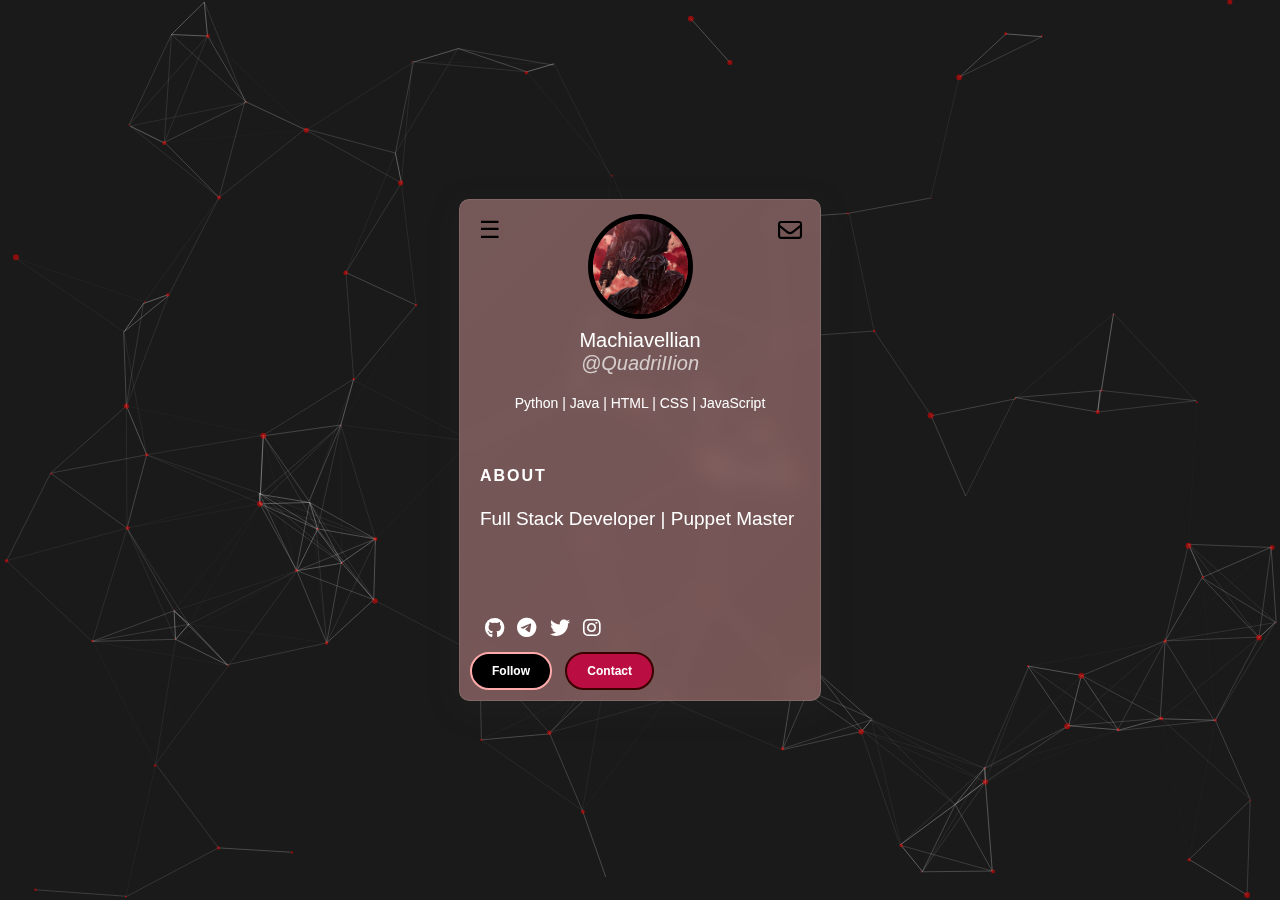
==== index.html @ b5bbfdae "added files" ====
<!DOCTYPE html>
<html lang="en">
<head>
  <meta charset="utf-8">
  <title>Machiavellian</title>
  <meta name="description" content="I am a proffesinal proftolio website for @QuadriIIion">
  <meta name="author" content="Yousif Omed" />
  <meta name="viewport" content="width=device-width, initial-scale=1.0, minimum-scale=1.0, maximum-scale=1.0, user-scalable=no">
  <link rel="stylesheet" media="screen" href="demo/css/style.css">
  <link rel="stylesheet" href="https://cdnjs.cloudflare.com/ajax/libs/font-awesome/6.0.0-beta3/css/all.min.css">
  <link rel="icon" type="image/png" href="demo/logo.jpg">
  <body oncontextmenu="return false;">
  <style>
    /* Style for the code text */
    .code-text {
      font-size: 14px;
      color: #fff;
      margin-top: 10px;
      animation: fade-in 1s ease-in-out;
    }
    
/* Style for the icons container */
.icons-container {
  position: absolute;
  bottom: 60px;
  left: 25px;
}

/* Style for individual icons */
.icons-container .icon {
  display: inline-block;
  margin-right: 10px;
  font-size: 20px;
  color: #fff;
  transition: color 0.3s;
}

/* Style for the follow and share buttons */
.buttons-wrap {
  position: absolute;
  bottom: 10px;
  left: 10px;
}

.buttons-wrap .follow-wrap,
.buttons-wrap .share-wrap {
  display: inline-block;
}

.buttons-wrap .follow,
.buttons-wrap .share {
  display: inline-block;
  padding: 10px 20px;
  color: #fff;
  text-decoration: none;
  font-weight: bold;
  border-radius: 30px;
  margin-right: 10px;
  transition: background-color 0.3s;
}

.buttons-wrap .follow {
  background-color: #000;
  border: 2px solid #ffaaaa;
}

.buttons-wrap .follow:hover {
  background-color: #be3a50;
  border: 2px solid #000000;
}

.buttons-wrap .share {
  background-color: #ba0e42;
  border: 2px solid rgb(58, 0, 0);
}

.buttons-wrap .share:hover {
  background-color: #7d3c94;
  border: 2px solid #000;
}
  </style>
</head>
<body>
  <!-- Rounded rectangle with text -->
  <div class="rounded-rectangle">
    <!-- Menu toggle button -->
    <div class="menu-toggle" onclick="toggleMenu()">&#9776;</div>
    <!-- Envelope button -->
    <a href="mailto:PrivaPact@gmail.com" class="envelope-button">
      <i class="far fa-envelope"></i>
    </a>
    <!-- Picture -->
    <div class="picture">
      <img src="berserk.jpg" alt="Profile Picture">
    </div>
    <p class="machiavellian">Machiavellian</p>
    <p class="quadriiiion">@QuadriIIion</p>
    <!-- Additional text -->
    <div class="about-text">
      About
    </div>
    <div class="additional-text">
      Full Stack Developer | Puppet Master

    </div>
    <!-- Icons container -->
    <div class="icons-container">
      <a href="https://github.com/PrivaPact" class="icon">
        <i class="fab fa-github"></i>
      </a>
      <a href="https://telegram.me/QuadriIIion" class="icon">
        <i class="fab fa-telegram"></i>
      </a>
      <a href="https://twitter.com/PrivaPact" class="icon">
        <i class="fab fa-twitter"></i>
      </a>
      <a href="https://instagram.com/PrivaPact" class="icon">
        <i class="fab fa-instagram"></i>
      </a>
    </div>
    <!-- Code text -->
    <div class="code-text">
      Python | Java | HTML | CSS | JavaScript
    </div>
    <!-- Follow and share buttons -->
    <div class="buttons-wrap">
      <div class="follow-wrap">
        <a href="https://t.me/PrivaPact" class="follow">Follow</a>
      </div>
      <div class="share-wrap">
        <a href="https://t.me/QuadriIIion" class="share">Contact</a>
      </div>
    </div>
    <!-- Menu list -->
    <ul class="menu-list" id="menuList">
      <li><a class="active" href="https://instagram.com/PrivaPact" target="_blank" rel="noopener noreferrer">Insta</a></li>
      <li><a class="active" href="https://github.com/PrivaPact" target="_blank" rel="noopener noreferrer">Github</a></li>
      <li><a class="active" href="https://t.me/mwmmmbot" target="_blank" rel="noopener noreferrer">API Scraper</a></li>
      <li><a class="active" href="https://t.me/wqubot" target="_blank" rel="noopener noreferrer">Session Gen</a></li>
      <li><a class="active" href="https://t.me/yvyyybot">Termux hacker</a></li>
      <li><a class="active" href="https://t.me/QuadriIIion">Telegram</a></li>
      <li><a class="active" href="https://t.me/PrivaPact/358">Bots</a></li>
    </ul>
  </div>

  <!-- particles.js container -->
  <div id="particles-js"></div>

  <!-- scripts -->
  <script src="demo/js/particles.js"></script>
  <script src="demo/js/app.js"></script>
  <script>
    function toggleMenu() {
      var menuList = document.getElementById("menuList");
      menuList.style.display = menuList.style.display === "none" ? "block" : "none";
    }
  </script>
</body>
</html>
---- demo/css/style.css ----
/* =============================================================================
   HTML5 CSS Reset Minified - Eric Meyer
   ========================================================================== */

html,body,div,span,object,iframe,h1,h2,h3,h4,h5,h6,p,blockquote,pre,abbr,address,cite,code,del,dfn,em,img,ins,kbd,q,samp,small,strong,sub,sup,var,b,i,dl,dt,dd,ol,ul,li,fieldset,form,label,legend,table,caption,tbody,tfoot,thead,tr,th,td,article,aside,canvas,details,figcaption,figure,footer,header,hgroup,menu,nav,section,summary,time,mark,audio,video{margin:0;padding:0;border:0;outline:0;font-size:100%;vertical-align:baseline;background:transparent}
body{line-height:1}
article,aside,details,figcaption,figure,footer,header,hgroup,menu,nav,section{display:block}
nav ul{list-style:none}
blockquote,q{quotes:none}
blockquote:before,blockquote:after,q:before,q:after{content:none}
a{margin:0;padding:0;font-size:100%;vertical-align:baseline;background:transparent;text-decoration:none}
mark{background-color:#ff9;color:#000;font-style:italic;font-weight:bold}
del{text-decoration:line-through}
abbr[title],dfn[title]{border-bottom:1px dotted;cursor:help}
table{border-collapse:collapse;border-spacing:0}
hr{display:block;height:1px;border:0;border-top:1px solid #ccc;margin:1em 0;padding:0}
input,select{vertical-align:middle}
li{list-style:none}


/* =============================================================================
   My CSS
   ========================================================================== */

/* ---- base ---- */

html,body{ 
	width:100%;
	height:100%;
	background:#111;
}

html{
  -webkit-tap-highlight-color: rgba(0, 0, 0, 0);
}

body{
  font:normal 75% Arial, Helvetica, sans-serif;
}

canvas{
  display:block;
  vertical-align:bottom;
}

.count-particles{
  background: #000000;
  position: absolute;
  top: 48px;
  left: 0;
  width: 80px;
  color: #13E8E9;
  font-size: .8em;
  text-align: left;
  text-indent: 4px;
  line-height: 14px;
  padding-bottom: 2px;
  font-family: Helvetica, Arial, sans-serif;
  font-weight: bold;
}

.js-count-particles{
  font-size: 1.1em;
}

#stats,
.count-particles{
  -webkit-user-select: none;
  margin-top: 5px;
  margin-left: 5px;
}

#stats{
  border-radius: 3px 3px 0 0;
  overflow: hidden;
}

.count-particles{
  border-radius: 0 0 3px 3px;
}


/* ---- particles.js container ---- */

#particles-js{
  width: 100%;
  height: 100%;
  background-color: #1a1a1a;
  background-image: url('');
  background-size: cover;
  background-position: 50% 50%;
  background-repeat: no-repeat;
}

    /* Style for the container */
    .container {
      position: relative;
    }

    /* Style for the rounded rectangle */
    /* Style for the rounded rectangle */
    .rounded-rectangle {
      position: relative;
      width: 280px;
      height: 400px;
      margin: 0 auto;
      background: linear-gradient(135deg, #6D1A36 0%, #FF006C 100%);
      border-radius: 20px;
      box-shadow: 0 5px 15px rgba(0, 0, 0, 0.3);
      overflow: hidden;
    }

    /* Style for the text inside the rounded rectangle */
    .rounded-rectangle p {
      text-align: center;
      font-size: 20px;
      color: #fff;
      padding: 10px;
    }
        /* Style for the rounded rectangle */
        .rounded-rectangle {
          display: flex;
          flex-direction: column;
          justify-content: center;
          align-items: center;
          width: 360px;
          height: 500px;
          background-color: #ccc;
          border-radius: 10px;
          margin: 0 auto;
          position: fixed;
          top: 50%;
          left: 50%;
          transform: translate(-50%, -50%);
          background: linear-gradient(135deg, rgba(255, 182, 182, 0.4), rgba(255, 172, 172, 0.4));
          backdrop-filter: blur(10px);
          -webkit-backdrop-filter: blur(10px);
          border: 1px solid rgba(255, 255, 255, 0.1);
          box-shadow: 0 8px 32px 0 rgba(52, 52, 52, 0.2);
          animation: colorVariations 5s infinite;
        }
        
        @keyframes colorVariations {
          0% {
            background-color: rgba(255, 182, 182, 0.085);
          }
          10% {
            background-color: rgba(255, 191, 172, 0.065);
          }
          20% {
            background-color: rgba(255, 202, 162, 0.111);
          }
          30% {
            background-color: rgba(255, 212, 152, 0.074);
          }
          40% {
            background-color: rgba(255, 221, 142, 0.126);
          }
          50% {
            background-color: rgba(255, 232, 132, 0.077);
          }
          60% {
            background-color: rgba(255, 242, 122, 0.091);
          }
          70% {
            background-color: rgba(255, 253, 112, 0.096);
          }
          80% {
            background-color: rgba(255, 182, 182, 0.131);
          }
          90% {
            background-color: rgba(255, 172, 172, 0.084);
          }
          100% {
            background-color: rgba(255, 162, 182, 0.113);
          }
        }
        
    
        /* Style for the picture */
        .picture {
          width: 95px;
          height: 95px;
          border-radius: 50%;
          overflow: hidden;
          border: 5px solid #000;
          margin-top: -275px;
        }
    
        /* Style for the picture image */
        .picture img {
          width: 100%;
          height: 100%;
          object-fit: cover;
        }
    
        /* Style for the text inside the rounded rectangle */
        .rounded-rectangle p {
          text-align: center;
          font-size: 20px;
          color: #fff;
          padding: 10px;
        }
    
        /* Style for the @QuadriIIion text */
        .quadriiiion {
          font-style: italic;
          opacity: 0.7;
          margin-top: -20px;
        }
        
        /* Style for the Machiavellian text */
        .machiavellian {
          font-family: "Arial", sans-serif;
        }
    
        /* Style for the menu button */
        .menu-button {
          position: absolute;
          top: 15px;
          left: 15px;
          cursor: pointer;
          z-index: 999;
          font-size: 24px;
          color: #000;
          background-color: #fff;
          width: 30px;
          height: 30px;
          border-radius: 50%;
          display: flex;
          justify-content: center;
          align-items: center;
        }
    
        /* Style for the envelope button */
        .envelope-button {
          position: absolute;
          top: 15px;
          right: 15px;
          cursor: pointer;
          z-index: 999;
          font-size: 24px;
          color: #000;
          width: 30px;
          height: 30px;
          border-radius: 50%;
          display: flex;
          justify-content: center;
          align-items: center;
        }
    
        /* Style for the menu list */
        .menu-list {
          list-style: none;
          padding: 0;
          margin: 0;
          display: none;
          position: absolute;
          top: 50px;
          left: 20px;
          width: 160px;
          background-color: #000;
          border-radius: 5px;
          box-shadow: 0px 0px 10px rgba(0, 0, 0, 0.3);
        }
    
        /* Style for the menu links */
        .menu-list li {
          margin-bottom: 10px;
        }
    
        /* Style for the menu links */
        .menu-list li a {
          font-size: 17px;
          color: #fff;
          padding: 5px 10px;
          border-radius: 4px;
          text-decoration: none;
        }
    
        /* Style for the menu links on hover */
        .menu-list li a:hover {
          background-color: #333;
        }
    
        /* Style for the dark background */
        .dark {
          background-color: #000;
        }
    
        /* Style for the font */
        body {
          font-family: Arial, sans-serif;
        }
    
        /* Style for the additional text */
        .additional-text {
          position: absolute;
          bottom: 170px;
          left: 20px;
          font-size: 19px;
          color: rgb(255, 255, 255);
          opacity: 1;
          font-family: "Segoe UI", Tahoma, Geneva, Verdana, sans-serif;
          animation: fade-in 1s ease-in-out;
        }
    
        /* Style for the about text */
        .about-text {
          position: absolute;
          bottom: 215px;
          left: 20px;
          font-size: 16px;
          color: rgb(255, 255, 255);
          opacity: 1;
          font-family: "Segoe UI", Tahoma, Geneva, Verdana, sans-serif;
          text-transform: uppercase;
          letter-spacing: 2px;
          font-weight: bold;
          animation: slide-in 1s ease-in-out;
        }
    
        /* Style for the menu toggle button */
        .menu-toggle {
          position: absolute;
          top: 15px;
          left: 15px;
          cursor: pointer;
          z-index: 999;
          font-size: 24px;
          color: #000;
          width: 30px;
          height: 30px;
          border-radius: 50%;
          display: flex;
          justify-content: center;
          align-items: center;
        }
    
        /* Style for the envelope button */
        .envelope-button {
          position: absolute;
          top: 15px;
          right: 15px;
          cursor: pointer;
          z-index: 999;
          font-size: 24px;
          color: #000;
          width: 30px;
          height: 30px;
          border-radius: 50%;
          display: flex;
          justify-content: center;
          align-items: center;
        }
    
        /* Style for the menu list */
        .menu-list {
          list-style: none;
          padding: 0;
          margin: 0;
          display: none;
          position: absolute;
          top: 50px;
          left: 20px;
          width: 160px;
          background-color: #000;
          border-radius: 5px;
          box-shadow: 0px 0px 10px rgba(0, 0, 0, 0.3);
        }
    
        /* Style for the menu links */
        .menu-list li {
          margin-bottom: 10px;
        }
    
        /* Style for the menu links */
        .menu-list li a {
          font-size: 17px;
          color: #fff;
          padding: 5px 10px;
          border-radius: 4px;
          text-decoration: none;
        }
    
        /* Style for the menu links on hover */
        .menu-list li a:hover {
          background-color: #333;
        }
    
        /* Style for the dark background */
        .dark {
          background-color: #000;
        }
    
        /* Style for the font */
        body {
          font-family: Arial, sans-serif;
        }
    
        /* Animation for fade-in effect */
        @keyframes fade-in {
          0% {
            opacity: 0;
          }
          100% {
            opacity: 1;
          }
        }
    
        /* Animation for slide-in effect */
        @keyframes slide-in {
          0% {
            left: -200px;
          }
          100% {
            left: 20px;
          }
        }
            /* Animation keyframes for scaling in */
                /* Style for the rounded rectangle */
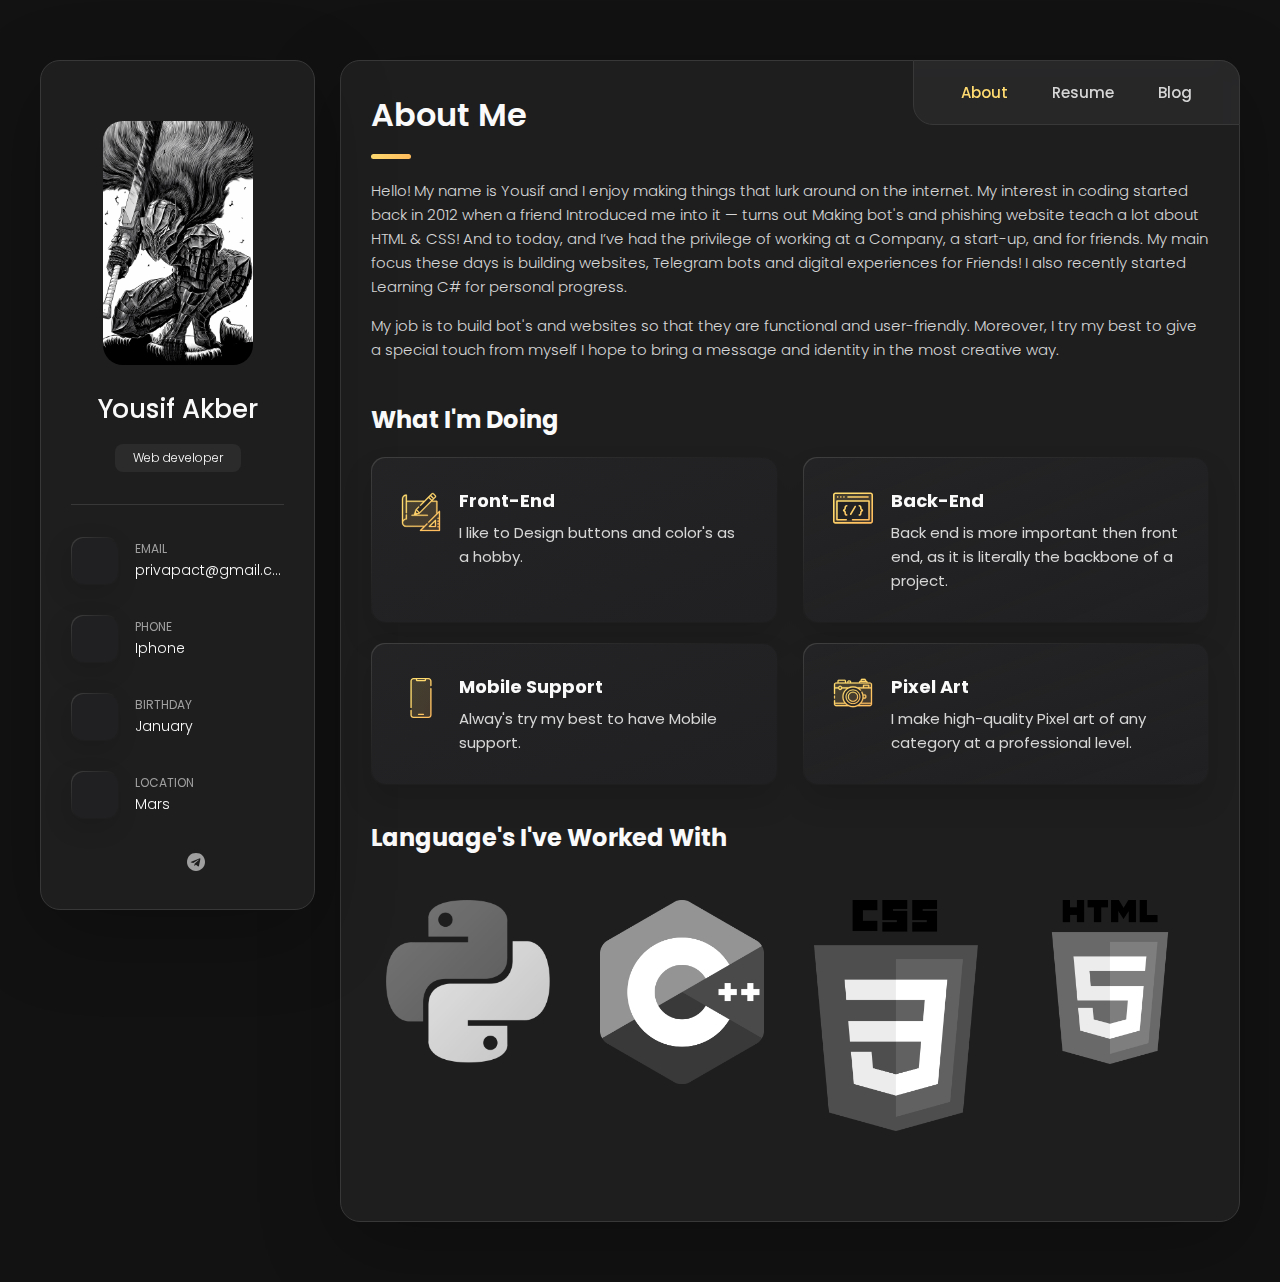
==== commit 90365685: "Add files via upload" ====
--- a/index.html
+++ b/index.html
@@ -1,159 +1,871 @@
 <!DOCTYPE html>
 <html lang="en">
+
 <head>
-  <meta charset="utf-8">
-  <title>Machiavellian</title>
-  <meta name="description" content="I am a proffesinal proftolio website for @QuadriIIion">
-  <meta name="author" content="Yousif Omed" />
-  <meta name="viewport" content="width=device-width, initial-scale=1.0, minimum-scale=1.0, maximum-scale=1.0, user-scalable=no">
-  <link rel="stylesheet" media="screen" href="demo/css/style.css">
-  <link rel="stylesheet" href="https://cdnjs.cloudflare.com/ajax/libs/font-awesome/6.0.0-beta3/css/all.min.css">
-  <link rel="icon" type="image/png" href="demo/logo.jpg">
-  <body oncontextmenu="return false;">
-  <style>
-    /* Style for the code text */
-    .code-text {
-      font-size: 14px;
-      color: #fff;
-      margin-top: 10px;
-      animation: fade-in 1s ease-in-out;
-    }
-    
-/* Style for the icons container */
-.icons-container {
-  position: absolute;
-  bottom: 60px;
-  left: 25px;
-}
-
-/* Style for individual icons */
-.icons-container .icon {
-  display: inline-block;
-  margin-right: 10px;
-  font-size: 20px;
-  color: #fff;
-  transition: color 0.3s;
-}
-
-/* Style for the follow and share buttons */
-.buttons-wrap {
-  position: absolute;
-  bottom: 10px;
-  left: 10px;
-}
-
-.buttons-wrap .follow-wrap,
-.buttons-wrap .share-wrap {
-  display: inline-block;
-}
-
-.buttons-wrap .follow,
-.buttons-wrap .share {
-  display: inline-block;
-  padding: 10px 20px;
-  color: #fff;
-  text-decoration: none;
-  font-weight: bold;
-  border-radius: 30px;
-  margin-right: 10px;
-  transition: background-color 0.3s;
-}
-
-.buttons-wrap .follow {
-  background-color: #000;
-  border: 2px solid #ffaaaa;
-}
-
-.buttons-wrap .follow:hover {
-  background-color: #be3a50;
-  border: 2px solid #000000;
-}
-
-.buttons-wrap .share {
-  background-color: #ba0e42;
-  border: 2px solid rgb(58, 0, 0);
-}
-
-.buttons-wrap .share:hover {
-  background-color: #7d3c94;
-  border: 2px solid #000;
-}
-  </style>
+  <meta charset="UTF-8">
+  <meta http-equiv="X-UA-Compatible" content="IE=edge">
+  <meta name="viewport" content="width=device-width, initial-scale=1.0">
+  <title>Qyadrillion</title>
+
+  <!--
+    - favicon
+  -->
+  <link rel="shortcut icon" href="guuts.jpg" type="image/x-icon">
+
+  <!--
+    - custom css link
+  -->
+  <link rel="stylesheet" href="./assets/css/style.css">
+
+  <!--
+    - google font link
+  -->
+  <link rel="preconnect" href="https://fonts.googleapis.com">
+  <link rel="preconnect" href="https://fonts.gstatic.com" crossorigin>
+  <link href="https://fonts.googleapis.com/css2?family=Poppins:wght@300;400;500;600&display=swap" rel="stylesheet">
+  <link rel="stylesheet" href="https://cdnjs.cloudflare.com/ajax/libs/font-awesome/4.7.0/css/font-awesome.min.css">
 </head>
+
 <body>
-  <!-- Rounded rectangle with text -->
-  <div class="rounded-rectangle">
-    <!-- Menu toggle button -->
-    <div class="menu-toggle" onclick="toggleMenu()">&#9776;</div>
-    <!-- Envelope button -->
-    <a href="mailto:PrivaPact@gmail.com" class="envelope-button">
-      <i class="far fa-envelope"></i>
-    </a>
-    <!-- Picture -->
-    <div class="picture">
-      <img src="berserk.jpg" alt="Profile Picture">
-    </div>
-    <p class="machiavellian">Machiavellian</p>
-    <p class="quadriiiion">@QuadriIIion</p>
-    <!-- Additional text -->
-    <div class="about-text">
-      About
-    </div>
-    <div class="additional-text">
-      Full Stack Developer | Puppet Master
-
-    </div>
-    <!-- Icons container -->
-    <div class="icons-container">
-      <a href="https://github.com/PrivaPact" class="icon">
-        <i class="fab fa-github"></i>
-      </a>
-      <a href="https://telegram.me/QuadriIIion" class="icon">
-        <i class="fab fa-telegram"></i>
-      </a>
-      <a href="https://twitter.com/PrivaPact" class="icon">
-        <i class="fab fa-twitter"></i>
-      </a>
-      <a href="https://instagram.com/PrivaPact" class="icon">
-        <i class="fab fa-instagram"></i>
-      </a>
-    </div>
-    <!-- Code text -->
-    <div class="code-text">
-      Python | Java | HTML | CSS | JavaScript
-    </div>
-    <!-- Follow and share buttons -->
-    <div class="buttons-wrap">
-      <div class="follow-wrap">
-        <a href="https://t.me/PrivaPact" class="follow">Follow</a>
+
+  <!--
+    - #MAIN
+  -->
+
+  <main>
+
+    <!--
+      - #SIDEBAR
+    -->
+
+    <aside class="sidebar" data-sidebar>
+
+      <div class="sidebar-info">
+
+        <figure class="avatar-box">
+          <img src="guuts.jpg" alt="Richard hanrick" width="80">
+        </figure>
+
+        <div class="info-content">
+          <h1 class="name" title="Richard hanrick">Yousif Akber</h1>
+
+          <p class="title">Web developer</p>
+        </div>
+
+        <button class="info_more-btn" data-sidebar-btn>
+          <span>Show Contacts</span>
+
+          <ion-icon name="chevron-down"></ion-icon>
+        </button>
+
       </div>
-      <div class="share-wrap">
-        <a href="https://t.me/QuadriIIion" class="share">Contact</a>
+
+      <div class="sidebar-info_more">
+
+        <div class="separator"></div>
+
+        <ul class="contacts-list">
+
+          <li class="contact-item">
+
+            <div class="icon-box">
+              <ion-icon name="mail-outline"></ion-icon>
+            </div>
+
+            <div class="contact-info">
+              <p class="contact-title">Email</p>
+
+              <a href="mailto:privapact@gmail.com" class="contact-link">privapact@gmail.com</a>
+            </div>
+
+          </li>
+
+          <li class="contact-item">
+
+            <div class="icon-box">
+              <ion-icon name="phone-portrait-outline"></ion-icon>
+            </div>
+
+            <div class="contact-info">
+              <p class="contact-title">Phone</p>
+
+              <a href="tel:+12133522795" class="contact-link">Iphone</a>
+            </div>
+
+          </li>
+
+          <li class="contact-item">
+
+            <div class="icon-box">
+              <ion-icon name="calendar-outline"></ion-icon>
+            </div>
+
+            <div class="contact-info">
+              <p class="contact-title">Birthday</p>
+
+              <time datetime="1982-06-23">January</time>
+            </div>
+
+          </li>
+
+          <li class="contact-item">
+
+            <div class="icon-box">
+              <ion-icon name="location-outline"></ion-icon>
+            </div>
+
+            <div class="contact-info">
+              <p class="contact-title">Location</p>
+
+              <address>Mars</address>
+            </div>
+
+          </li>
+
+        </ul>
+
+        <div class="separator"></div>
+
+        <ul class="social-list">
+          <li class="social-item">
+            <a href="https://twitter.com/Y00slf" class="social-link">
+              <ion-icon name="logo-twitter"></ion-icon>
+            </a>
+          </li>
+
+          <li class="social-item">
+            <a href="https://www.instagram.com/Mak/" class="social-link">
+              <ion-icon name="logo-instagram"></ion-icon>
+            </a>
+          </li>
+
+          <li class="social-item">
+            <a href="t.me/QuadriIIion" class="social-link fa fa-telegram">
+              <ion-icon name="Telegram"></ion-icon>
+            </a>
+          </li>
+
+        </ul>
+
       </div>
-    </div>
-    <!-- Menu list -->
-    <ul class="menu-list" id="menuList">
-      <li><a class="active" href="https://instagram.com/PrivaPact" target="_blank" rel="noopener noreferrer">Insta</a></li>
-      <li><a class="active" href="https://github.com/PrivaPact" target="_blank" rel="noopener noreferrer">Github</a></li>
-      <li><a class="active" href="https://t.me/mwmmmbot" target="_blank" rel="noopener noreferrer">API Scraper</a></li>
-      <li><a class="active" href="https://t.me/wqubot" target="_blank" rel="noopener noreferrer">Session Gen</a></li>
-      <li><a class="active" href="https://t.me/yvyyybot">Termux hacker</a></li>
-      <li><a class="active" href="https://t.me/QuadriIIion">Telegram</a></li>
-      <li><a class="active" href="https://t.me/PrivaPact/358">Bots</a></li>
-    </ul>
-  </div>
-
-  <!-- particles.js container -->
-  <div id="particles-js"></div>
-
-  <!-- scripts -->
-  <script src="demo/js/particles.js"></script>
-  <script src="demo/js/app.js"></script>
-  <script>
-    function toggleMenu() {
-      var menuList = document.getElementById("menuList");
-      menuList.style.display = menuList.style.display === "none" ? "block" : "none";
-    }
-  </script>
+
+    </aside>
+
+
+
+
+
+    <!--
+      - #main-content
+    -->
+
+    <div class="main-content">
+
+      <!--
+        - #NAVBAR
+      -->
+
+      <nav class="navbar">
+
+        <ul class="navbar-list">
+
+          <li class="navbar-item">
+            <button class="navbar-link  active" data-nav-link>About</button>
+          </li>
+
+          <li class="navbar-item">
+            <button class="navbar-link" data-nav-link>Resume</button>
+          </li>
+
+          <li class="navbar-item">
+            <button class="navbar-link" data-nav-link>Blog</button>
+          </li>
+
+
+        </ul>
+
+      </nav>
+
+
+
+
+
+      <!--
+        - #ABOUT
+      -->
+
+      <article class="about  active" data-page="about">
+
+        <header>
+          <h2 class="h2 article-title">About me</h2>
+        </header>
+
+        <section class="about-text">
+          <p>
+            Hello! My name is Yousif and I enjoy making things that lurk around on the internet. My interest in coding started back in 2012 when a friend Introduced me into it — turns out Making bot's and phishing website teach a lot about HTML & CSS!
+            And to today, and I’ve had the privilege of working at a Company, a start-up, and for friends. My main focus these days is building websites, Telegram bots and digital experiences for Friends!
+            I also recently started Learning C# for personal progress.
+          </p>
+
+          <p>
+            My job is to build bot's and websites so that they are functional and user-friendly.
+            Moreover, I
+            try my best to give a special touch from myself
+            I hope to bring a message and identity in the most creative way.
+          </p>
+        </section>
+
+
+
+
+        <section class="service">
+
+          <h3 class="h3 service-title">What I'm doing</h3>
+
+          <ul class="service-list">
+
+            <li class="service-item">
+
+              <div class="service-icon-box">
+                <img src="./assets/images/icon-design.svg
+                " alt="design icon" width="40">
+              </div>
+
+              <div class="service-content-box">
+                <h4 class="h4 service-item-title"> Front-End </h4>
+
+                <p class="service-item-text">
+                  I like to Design buttons and color's as a hobby.
+                </p>
+              </div>
+
+            </li>
+
+            <li class="service-item">
+
+              <div class="service-icon-box">
+                <img src="./assets/images/icon-dev.svg" alt="Web development icon" width="40">
+              </div>
+
+              <div class="service-content-box">
+                <h4 class="h4 service-item-title">Back-end</h4>
+
+                <p class="service-item-text">
+                  Back end is more important then front end, as it is literally the backbone of a project.
+                </p>
+              </div>
+
+            </li>
+
+            <li class="service-item">
+
+              <div class="service-icon-box">
+                <img src="./assets/images/icon-app.svg" alt="mobile app icon" width="40">
+              </div>
+
+              <div class="service-content-box">
+                <h4 class="h4 service-item-title">Mobile Support</h4>
+
+                <p class="service-item-text">
+                  Alway's try my best to have Mobile support.
+                </p>
+              </div>
+
+            </li>
+
+            <li class="service-item">
+
+              <div class="service-icon-box">
+                <img src="./assets/images/icon-photo.svg" alt="camera icon" width="40">
+              </div>
+
+              <div class="service-content-box">
+                <h4 class="h4 service-item-title">Pixel art</h4>
+
+                <p class="service-item-text">
+                  I make high-quality Pixel art of any category at a professional level.
+                </p>
+              </div>
+
+            </li>
+
+          </ul>
+
+        </section>
+
+
+        <!--
+          - testimonials
+        -->
+
+        <section class="testimonials">
+
+          <h3 class="h3 testimonials-title"></h3>
+
+        </section>
+
+
+        <!--
+          - testimonials modal
+        -->
+
+        <div class="modal-container" data-modal-container>
+
+          <div class="overlay" data-overlay></div>
+
+          <section class="testimonials-modal">
+
+            <button class="modal-close-btn" data-modal-close-btn>
+              <ion-icon name="close-outline"></ion-icon>
+            </button>
+
+            <div class="modal-img-wrapper">
+              <figure class="modal-avatar-box">
+                <img src="./assets/images/avatar-1.png" alt="Daniel lewis" width="80" data-modal-img>
+              </figure>
+
+              <img src="./assets/images/icon-quote.svg" alt="quote icon">
+            </div>
+
+            <div class="modal-content">
+
+              <h4 class="h3 modal-title" data-modal-title>Daniel lewis</h4>
+
+              <time datetime="2021-06-14">14 June, 2021</time>
+
+              <div data-modal-text>
+                <p>
+                  Richard was hired to create a corporate identity. We were very pleased with the work done. She has a
+                  lot of experience
+                  and is very concerned about the needs of client. Lorem ipsum dolor sit amet, ullamcous cididt
+                  consectetur adipiscing
+                  elit, seds do et eiusmod tempor incididunt ut laborels dolore magnarels alia.
+                </p>
+              </div>
+
+            </div>
+
+          </section>
+
+        </div>
+
+
+        <!--
+          - clients
+        -->
+
+        <section class="clients">
+
+          <h3 class="h3 clients-title">Language's I've worked with</h3>
+
+          <ul class="clients-list has-scrollbar">
+
+            <li class="clients-item">
+              <a>
+                <img src="pypy.png" alt="client logo">
+              </a>
+            </li>
+
+            <li class="clients-item">
+              <a>
+                <img src="./assets/images/c++.png" alt="client logo">
+              </a>
+            </li>
+
+            <li class="clients-item">
+              <a>
+                <img src="./assets/images/css.png" alt="client logo">
+              </a>
+            </li>
+
+            <li class="clients-item">
+              <a>
+                <img src="./assets/images/htm5.png" alt="client logo">
+              </a>
+            </li>
+
+            <li class="clients-item">
+              <a>
+                <img src="./assets/images/js.png" alt="client logo">
+              </a>
+            </li>
+
+          </ul>
+
+        </section>
+
+      </article>
+
+
+
+
+
+      <!--
+        - #RESUME
+      -->
+
+      <article class="resume" data-page="resume">
+
+        <header>
+          <h2 class="h2 article-title">Resume</h2>
+        </header>
+
+        <section class="timeline">
+
+          <div class="title-wrapper">
+
+        </section>
+
+        <section class="timeline">
+
+          <div class="title-wrapper">
+            <div class="icon-box">
+              <ion-icon name="book-outline"></ion-icon>
+            </div>
+
+            <h3 class="h3">Experience</h3>
+          </div>
+
+          <ol class="timeline-list">
+
+            <li class="timeline-item">
+
+              <h4 class="h4 timeline-item-title">Programming intro</h4>
+
+              <span>2018 — Present</span>
+
+              <p class="timeline-text">
+                Learning python and such libraries as I expand my horizons and learn something new everyday till I have nothing new to learn!
+              </p>
+
+            </li>
+
+            <li class="timeline-item">
+
+              <h4 class="h4 timeline-item-title">Going down the rabbit hole</h4>
+
+              <span>2020 — Present</span>
+
+              <p class="timeline-text">
+                Started Js and html which really taught me a lot and which turned out to be more complex than I'd expected.
+              </p>
+
+            </li>
+
+            <li class="timeline-item">
+
+              <h4 class="h4 timeline-item-title">Pixel animator</h4>
+
+              <span>2022 — Present</span>
+
+              <p class="timeline-text">
+                Started learning pixel art and different various styles of animation!
+              </p>
+
+            </li>
+
+          </ol>
+
+        </section>
+
+        <section class="skill">
+
+          <h3 class="h3 skills-title">My skills</h3>
+
+          <ul class="skills-list content-card">
+
+            <li class="skills-item">
+
+              <div class="title-wrapper">
+                <h5 class="h5">Python</h5>
+                <data value="80">80%</data>
+              </div>
+
+              <div class="skill-progress-bg">
+                <div class="skill-progress-fill" style="width: 80%;"></div>
+              </div>
+
+            </li>
+
+            <li class="skills-item">
+
+              <div class="title-wrapper">
+                <h5 class="h5">Graphic design</h5>
+                <data value="40">40%</data>
+              </div>
+
+              <div class="skill-progress-bg">
+                <div class="skill-progress-fill" style="width: 40%;"></div>
+              </div>
+
+            </li>
+
+            <li class="skills-item">
+
+              <div class="title-wrapper">
+                <h5 class="h5">C++</h5>
+                <data value="30">30%</data>
+              </div>
+
+              <div class="skill-progress-bg">
+                <div class="skill-progress-fill" style="width: 30%;"></div>
+              </div>
+
+            </li>
+
+            <li class="skills-item">
+
+              <div class="title-wrapper">
+                <h5 class="h5">Pixel Art</h5>
+                <data value="50">50%</data>
+              </div>
+
+              <div class="skill-progress-bg">
+                <div class="skill-progress-fill" style="width: 50%;"></div>
+              </div>
+
+            </li>
+
+          </ul>
+
+        </section>
+
+      </article>
+
+
+
+
+
+      <!--
+        - #PORTFOLIO
+      -->
+
+      <article class="portfolio" data-page="portfolio">
+
+        <header>
+          <h2 class="h2 article-title">Portfolio</h2>
+        </header>
+
+        <section class="projects">
+
+          <ul class="filter-list">
+
+            <li class="filter-item">
+              <button class="active" data-filter-btn>All</button>
+            </li>
+
+            <li class="filter-item">
+              <button data-filter-btn>Web design</button>
+            </li>
+
+            <li class="filter-item">
+              <button data-filter-btn>Applications</button>
+            </li>
+
+            <li class="filter-item">
+              <button data-filter-btn>Web development</button>
+            </li>
+
+          </ul>
+
+          <div class="filter-select-box">
+
+            <button class="filter-select" data-select>
+
+              <div class="select-value" data-selecct-value>Select category</div>
+
+              <div class="select-icon">
+                <ion-icon name="chevron-down"></ion-icon>
+              </div>
+
+            </button>
+
+            <ul class="select-list">
+
+              <li class="select-item">
+                <button data-select-item>All</button>
+              </li>
+
+              <li class="select-item">
+                <button data-select-item>Web design</button>
+              </li>
+
+              <li class="select-item">
+                <button data-select-item>Applications</button>
+              </li>
+
+              <li class="select-item">
+                <button data-select-item>Web development</button>
+              </li>
+
+            </ul>
+
+          </div>
+
+          <ul class="project-list">
+
+            <li class="project-item  active" data-filter-item data-category="web development">
+              <a href="#">
+
+                <figure class="project-img">
+                  <div class="project-item-icon-box">
+                    <ion-icon name="eye-outline"></ion-icon>
+                  </div>
+
+                  <img src="./assets/images/project-1.jpg" alt="finance" loading="lazy">
+                </figure>
+
+                <h3 class="project-title">Finance</h3>
+
+                <p class="project-category">Web development</p>
+
+              </a>
+            </li>
+
+            <li class="project-item  active" data-filter-item data-category="web development">
+              <a href="#">
+
+                <figure class="project-img">
+                  <div class="project-item-icon-box">
+                    <ion-icon name="eye-outline"></ion-icon>
+                  </div>
+
+                  <img src="./assets/images/project-2.png" alt="orizon" loading="lazy">
+                </figure>
+
+                <h3 class="project-title">Orizon</h3>
+
+                <p class="project-category">Web development</p>
+
+              </a>
+            </li>
+
+            <li class="project-item  active" data-filter-item data-category="web design">
+              <a href="#">
+
+                <figure class="project-img">
+                  <div class="project-item-icon-box">
+                    <ion-icon name="eye-outline"></ion-icon>
+                  </div>
+
+                  <img src="./assets/images/project-3.jpg" alt="fundo" loading="lazy">
+                </figure>
+
+                <h3 class="project-title">Fundo</h3>
+
+                <p class="project-category">Web design</p>
+
+              </a>
+            </li>
+
+            <li class="project-item  active" data-filter-item data-category="applications">
+              <a href="#">
+
+                <figure class="project-img">
+                  <div class="project-item-icon-box">
+                    <ion-icon name="eye-outline"></ion-icon>
+                  </div>
+
+                  <img src="./assets/images/project-4.png" alt="brawlhalla" loading="lazy">
+                </figure>
+
+                <h3 class="project-title">Brawlhalla</h3>
+
+                <p class="project-category">Applications</p>
+
+              </a>
+            </li>
+
+            <li class="project-item  active" data-filter-item data-category="web design">
+              <a href="#">
+
+                <figure class="project-img">
+                  <div class="project-item-icon-box">
+                    <ion-icon name="eye-outline"></ion-icon>
+                  </div>
+
+                  <img src="./assets/images/project-5.png" alt="dsm." loading="lazy">
+                </figure>
+
+                <h3 class="project-title">DSM.</h3>
+
+                <p class="project-category">Web design</p>
+
+              </a>
+            </li>
+
+            <li class="project-item  active" data-filter-item data-category="web design">
+              <a href="#">
+
+                <figure class="project-img">
+                  <div class="project-item-icon-box">
+                    <ion-icon name="eye-outline"></ion-icon>
+                  </div>
+
+                  <img src="./assets/images/project-6.png" alt="metaspark" loading="lazy">
+                </figure>
+
+                <h3 class="project-title">MetaSpark</h3>
+
+                <p class="project-category">Web design</p>
+
+              </a>
+            </li>
+
+            <li class="project-item  active" data-filter-item data-category="web development">
+              <a href="#">
+
+                <figure class="project-img">
+                  <div class="project-item-icon-box">
+                    <ion-icon name="eye-outline"></ion-icon>
+                  </div>
+
+                  <img src="./assets/images/project-7.png" alt="summary" loading="lazy">
+                </figure>
+
+                <h3 class="project-title">Summary</h3>
+
+                <p class="project-category">Web development</p>
+
+              </a>
+            </li>
+
+            <li class="project-item  active" data-filter-item data-category="applications">
+              <a href="#">
+
+                <figure class="project-img">
+                  <div class="project-item-icon-box">
+                    <ion-icon name="eye-outline"></ion-icon>
+                  </div>
+
+                  <img src="./assets/images/project-8.jpg" alt="task manager" loading="lazy">
+                </figure>
+
+                <h3 class="project-title">Task Manager</h3>
+
+                <p class="project-category">Applications</p>
+
+              </a>
+            </li>
+
+            <li class="project-item  active" data-filter-item data-category="web development">
+              <a href="#">
+
+                <figure class="project-img">
+                  <div class="project-item-icon-box">
+                    <ion-icon name="eye-outline"></ion-icon>
+                  </div>
+
+                  <img src="./assets/images/project-9.png" alt="arrival" loading="lazy">
+                </figure>
+
+                <h3 class="project-title">Arrival</h3>
+
+                <p class="project-category">Web development</p>
+
+              </a>
+            </li>
+
+          </ul>
+
+        </section>
+
+      </article>
+
+
+
+
+
+      <!--
+        - #BLOG
+      -->
+
+      <article class="blog" data-page="blog">
+
+        <header>
+          <h2 class="h2 article-title">Blog</h2>
+        </header>
+
+        <section class="blog-posts">
+
+          <ul class="blog-posts-list">
+
+            <li class="blog-post-item">
+              <a href="#">
+
+                <figure class="blog-banner-box">
+                  <img src="./assets/images/blog-1.jpg" alt="Design conferences in 2022" loading="lazy">
+                </figure>
+
+                <div class="blog-content">
+
+                  <div class="blog-meta">
+                    <p class="blog-category">Design</p>
+
+                    <span class="dot"></span>
+
+                    <time datetime="2022-02-23">Feb 23, 2022</time>
+                  </div>
+
+                  <h3 class="h3 blog-item-title">My Introduction to Pixel art</h3>
+
+                  <p class="blog-text">
+                    the pixel art world has truly facinated me so I thought on why not give it a try.
+                  </p>
+
+                </div>
+
+              </a>
+            </li>
+
+            <li class="blog-post-item">
+              <a href="#">
+
+                <figure class="blog-banner-box">
+                  <img src="./assets/images/blog-2.jpg" alt="Best fonts every designer" loading="lazy">
+                </figure>
+
+                <div class="blog-content">
+
+                  <div class="blog-meta">
+                    <p class="blog-category">Design</p>
+
+                    <span class="dot"></span>
+
+                    <time datetime="2022-02-23">May 30, 2023</time>
+                  </div>
+
+                  <h3 class="h3 blog-item-title">Body Building</h3>
+
+                  <p class="blog-text">
+                    Started from this point on on focusing towards my body and try my best to attain a good physique. 
+                  </p>
+
+                </div>
+
+              </a>
+            </li>
+          </ul>
+
+        </section>
+
+      </article>
+
+
+
+
+
+  <!--
+    - custom js link
+  -->
+  <script src="./assets/js/script.js"></script>
+
+  <!--
+    - ionicon link
+  -->
+  <script type="module" src="https://unpkg.com/ionicons@5.5.2/dist/ionicons/ionicons.esm.js"></script>
+  <script nomodule src="https://unpkg.com/ionicons@5.5.2/dist/ionicons/ionicons.js"></script>
+
 </body>
-</html>
+
+</html>--- a/assets/css/style.css
+++ b/assets/css/style.css
@@ -0,0 +1,1885 @@
+/*-----------------------------------*\
+  #style.css
+\*-----------------------------------*/
+
+
+/**
+ * copyright 2022 @codewithsadee
+ */
+
+
+
+
+
+/*-----------------------------------*\
+  #CUSTOM PROPERTY
+\*-----------------------------------*/
+
+:root {
+
+  /**
+   * colors
+   */
+
+  /* gradient */
+
+  --bg-gradient-onyx: linear-gradient(
+    to bottom right, 
+    hsl(240, 1%, 25%) 3%, 
+    hsl(0, 0%, 19%) 97%
+  );
+  --bg-gradient-jet: linear-gradient(
+    to bottom right, 
+    hsla(240, 1%, 18%, 0.251) 0%, 
+    hsla(240, 2%, 11%, 0) 100%
+  ), hsl(240, 2%, 13%);
+  --bg-gradient-yellow-1: linear-gradient(
+    to bottom right, 
+    hsl(45, 100%, 71%) 0%, 
+    hsla(36, 100%, 69%, 0) 50%
+  );
+  --bg-gradient-yellow-2: linear-gradient(
+    135deg, 
+    hsla(45, 100%, 71%, 0.251) 0%, 
+    hsla(35, 100%, 68%, 0) 59.86%
+  ), hsl(240, 2%, 13%);
+  --border-gradient-onyx: linear-gradient(
+    to bottom right, 
+    hsl(0, 0%, 25%) 0%, 
+    hsla(0, 0%, 25%, 0) 50%
+  );
+  --text-gradient-yellow: linear-gradient(
+    to right, 
+    hsl(45, 100%, 72%), 
+    hsl(35, 100%, 68%)
+  );
+
+  /* solid */
+
+  --jet: hsl(0, 0%, 22%);
+  --onyx: hsl(240, 1%, 17%);
+  --eerie-black-1: hsl(240, 2%, 13%);
+  --eerie-black-2: hsl(240, 2%, 12%);
+  --smoky-black: hsl(0, 0%, 7%);
+  --white-1: hsl(0, 0%, 100%);
+  --white-2: hsl(0, 0%, 98%);
+  --orange-yellow-crayola: hsl(45, 100%, 72%);
+  --vegas-gold: hsl(45, 54%, 58%);
+  --light-gray: hsl(0, 0%, 84%);
+  --light-gray-70: hsla(0, 0%, 84%, 0.7);
+  --bittersweet-shimmer: hsl(0, 43%, 51%);
+
+  /**
+   * typography
+   */
+
+  /* font-family */
+  --ff-poppins: 'Poppins', sans-serif;
+
+  /* font-size */
+  --fs-1: 24px;
+  --fs-2: 18px;
+  --fs-3: 17px;
+  --fs-4: 16px;
+  --fs-5: 15px;
+  --fs-6: 14px;
+  --fs-7: 13px;
+  --fs-8: 11px;
+
+  /* font-weight */
+  --fw-300: 300;
+  --fw-400: 400;
+  --fw-500: 500;
+  --fw-600: 600;
+
+  /**
+   * shadow
+   */
+  
+  --shadow-1: -4px 8px 24px hsla(0, 0%, 0%, 0.25);
+  --shadow-2: 0 16px 30px hsla(0, 0%, 0%, 0.25);
+  --shadow-3: 0 16px 40px hsla(0, 0%, 0%, 0.25);
+  --shadow-4: 0 25px 50px hsla(0, 0%, 0%, 0.15);
+  --shadow-5: 0 24px 80px hsla(0, 0%, 0%, 0.25);
+
+  /**
+   * transition
+   */
+
+  --transition-1: 0.25s ease;
+  --transition-2: 0.5s ease-in-out;
+
+}
+
+
+
+
+
+/*-----------------------------------*\
+  #RESET
+\*-----------------------------------*/
+
+*, *::before, *::after {
+  margin: 0;
+  padding: 0;
+  box-sizing: border-box;
+}
+
+a { text-decoration: none; }
+
+li { list-style: none; }
+
+img, ion-icon, a, button, time, span { display: block; }
+
+button {
+  font: inherit;
+  background: none;
+  border: none;
+  text-align: left;
+  cursor: pointer;
+}
+
+input, textarea {
+  display: block;
+  width: 100%;
+  background: none;
+  font: inherit;
+}
+
+::selection {
+  background: var(--orange-yellow-crayola);
+  color: var(--smoky-black);
+}
+
+:focus { outline-color: var(--orange-yellow-crayola); }
+
+html { font-family: var(--ff-poppins); }
+
+body { background: var(--smoky-black); }
+
+
+
+
+
+/*-----------------------------------*\
+  #REUSED STYLE
+\*-----------------------------------*/
+
+.sidebar,
+article {
+  background: var(--eerie-black-2);
+  border: 1px solid var(--jet);
+  border-radius: 20px;
+  padding: 15px;
+  box-shadow: var(--shadow-1);
+  z-index: 1;
+}
+
+.separator {
+  width: 100%;
+  height: 1px;
+  background: var(--jet);
+  margin: 16px 0;
+}
+
+.icon-box {
+  position: relative;
+  background: var(--border-gradient-onyx);
+  width: 30px;
+  height: 30px;
+  border-radius: 8px;
+  display: flex;
+  justify-content: center;
+  align-items: center;
+  font-size: 16px;
+  color: var(--orange-yellow-crayola);
+  box-shadow: var(--shadow-1);
+  z-index: 1;
+}
+
+.icon-box::before {
+  content: "";
+  position: absolute;
+  inset: 1px;
+  background: var(--eerie-black-1);
+  border-radius: inherit;
+  z-index: -1;
+}
+
+.icon-box ion-icon { --ionicon-stroke-width: 35px; }
+
+article { display: none; }
+
+article.active {
+  display: block;
+  animation: fade 0.5s ease backwards;
+}
+
+@keyframes fade {
+  0% { opacity: 0; }
+  100% { opacity: 1; }
+}
+
+.h2,
+.h3,
+.h4,
+.h5 {
+  color: var(--white-2);
+  text-transform: capitalize;
+}
+
+.h2 { font-size: var(--fs-1); }
+
+.h3 { font-size: var(--fs-2); }
+
+.h4 { font-size: var(--fs-4); }
+
+.h5 {
+  font-size: var(--fs-7);
+  font-weight: var(--fw-500);
+}
+
+.article-title {
+  position: relative;
+  padding-bottom: 7px;
+}
+
+.article-title::after {
+  content: "";
+  position: absolute;
+  bottom: 0;
+  left: 0;
+  width: 30px;
+  height: 3px;
+  background: var(--text-gradient-yellow);
+  border-radius: 3px;
+}
+
+.has-scrollbar::-webkit-scrollbar {
+  width: 5px; /* for vertical scrollbar */
+  height: 5px; /* for horizontal scrollbar */
+}
+
+.has-scrollbar::-webkit-scrollbar-track {
+  background: var(--onyx);
+  border-radius: 5px;
+}
+
+.has-scrollbar::-webkit-scrollbar-thumb {
+  background: var(--orange-yellow-crayola);
+  border-radius: 5px;
+}
+
+.has-scrollbar::-webkit-scrollbar-button { width: 20px; }
+
+.content-card {
+  position: relative;
+  background: var(--border-gradient-onyx);
+  padding: 15px;
+  padding-top: 45px;
+  border-radius: 14px;
+  box-shadow: var(--shadow-2);
+  cursor: pointer;
+  z-index: 1;
+}
+
+.content-card::before {
+  content: "";
+  position: absolute;
+  inset: 1px;
+  background: var(--bg-gradient-jet);
+  border-radius: inherit;
+  z-index: -1;
+}
+
+
+
+
+
+/*-----------------------------------*\
+  #MAIN
+\*-----------------------------------*/
+
+main {
+  margin: 15px 12px;
+  margin-bottom: 75px;
+  min-width: 259px;
+}
+
+
+
+
+
+/*-----------------------------------*\
+  #SIDEBAR
+\*-----------------------------------*/
+
+.sidebar {
+  margin-bottom: 15px;
+  max-height: 112px;
+  overflow: hidden;
+  transition: var(--transition-2);
+}
+
+.sidebar.active { max-height: 405px; }
+
+.sidebar-info {
+  position: relative;
+  display: flex;
+  justify-content: flex-start;
+  align-items: center;
+  gap: 15px;
+}
+
+.avatar-box {
+  background: var(--bg-gradient-onyx);
+  border-radius: 20px;
+}
+
+.info-content .name {
+  color: var(--white-2);
+  font-size: var(--fs-3);
+  font-weight: var(--fw-500);
+  letter-spacing: -0.25px;
+  margin-bottom: 10px;
+}
+
+.info-content .title {
+  color: var(--white-1);
+  background: var(--onyx);
+  font-size: var(--fs-8);
+  font-weight: var(--fw-300);
+  width: max-content;
+  padding: 3px 12px;
+  border-radius: 8px;
+}
+
+.info_more-btn {
+  position: absolute;
+  top: -15px;
+  right: -15px;
+  border-radius: 0 15px;
+  font-size: 13px;
+  color: var(--orange-yellow-crayola);
+  background: var(--border-gradient-onyx);
+  padding: 10px;
+  box-shadow: var(--shadow-2);
+  transition: var(--transition-1);
+  z-index: 1;
+}
+
+.info_more-btn::before {
+  content: "";
+  position: absolute;
+  inset: 1px;
+  border-radius: inherit;
+  background: var(--bg-gradient-jet);
+  transition: var(--transition-1);
+  z-index: -1;
+}
+
+.info_more-btn:hover,
+.info_more-btn:focus { background: var(--bg-gradient-yellow-1); }
+
+.info_more-btn:hover::before,
+.info_more-btn:focus::before { background: var(--bg-gradient-yellow-2); }
+
+.info_more-btn span { display: none; }
+
+.sidebar-info_more {
+  opacity: 0;
+  visibility: hidden;
+  transition: var(--transition-2);
+}
+
+.sidebar.active .sidebar-info_more {
+  opacity: 1;
+  visibility: visible;
+}
+
+.contacts-list {
+  display: grid;
+  grid-template-columns: 1fr;
+  gap: 16px;
+}
+
+.contact-item {
+  min-width: 100%;
+  display: flex;
+  align-items: center;
+  gap: 16px;
+}
+
+.contact-info {
+  max-width: calc(100% - 46px);
+  width: calc(100% - 46px);
+}
+
+.contact-title {
+  color: var(--light-gray-70);
+  font-size: var(--fs-8);
+  text-transform: uppercase;
+  margin-bottom: 2px;
+}
+
+.contact-info :is(.contact-link, time, address) {
+  color: var(--white-2);
+  font-size: var(--fs-7);
+}
+
+.contact-info address { font-style: normal; }
+
+.social-list {
+  display: flex;
+  justify-content: flex-start;
+  align-items: center;
+  gap: 15px;
+  padding-bottom: 4px;
+  padding-left: 7px;
+}
+
+.social-item .social-link {
+  color: var(--light-gray-70);
+  font-size: 18px;
+}
+
+
+.social-item .social-link:hover { color: var(--light-gray); }
+
+
+
+
+
+/*-----------------------------------*\
+  #NAVBAR
+\*-----------------------------------*/
+
+.navbar {
+  position: fixed;
+  bottom: 0;
+  left: 0;
+  width: 100%;
+  background: hsla(240, 1%, 17%, 0.75);
+  backdrop-filter: blur(10px);
+  border: 1px solid var(--jet);
+  border-radius: 12px 12px 0 0;
+  box-shadow: var(--shadow-2);
+  z-index: 5;
+}
+
+.navbar-list {
+  display: flex;
+  flex-wrap: wrap;
+  justify-content: center;
+  align-items: center;
+  padding: 0 10px;
+}
+
+.navbar-link {
+  color: var(--light-gray);
+  font-size: var(--fs-8);
+  padding: 20px 7px;
+  transition: color var(--transition-1);
+}
+
+.navbar-link:hover,
+.navbar-link:focus { color: var(--light-gray-70); }
+
+.navbar-link.active { color: var(--orange-yellow-crayola); }
+
+
+
+
+
+/*-----------------------------------*\
+  #ABOUT
+\*-----------------------------------*/
+
+.about .article-title { margin-bottom: 15px; }
+
+.about-text {
+  color: var(--light-gray);
+  font-size: var(--fs-6);
+  font-weight: var(--fw-300);
+  line-height: 1.6;
+}
+
+.about-text p { margin-bottom: 15px; }
+
+
+
+/**
+ * #service 
+ */
+
+.service { margin-bottom: 35px; }
+
+.service-title { margin-bottom: 20px; }
+
+.service-list {
+  display: grid;
+  grid-template-columns: 1fr;
+  gap: 20px;
+}
+
+.service-item {
+  position: relative;
+  background: var(--border-gradient-onyx);
+  padding: 20px;
+  border-radius: 14px;
+  box-shadow: var(--shadow-2);
+  z-index: 1;
+}
+
+.service-item::before {
+  content: "";
+  position: absolute;
+  inset: 1px;
+  background: var(--bg-gradient-jet);
+  border-radius: inherit;
+  z-index: -1;
+}
+
+.service-icon-box { margin-bottom: 10px; }
+
+.service-icon-box img { margin: auto; }
+
+.service-content-box { text-align: center; }
+
+.service-item-title { margin-bottom: 7px; }
+
+.service-item-text {
+  color: var(--light-gray);
+  font-size: var(--fs-6);
+  font-weight: var(--fw-3);
+  line-height: 1.6;
+}
+
+
+/**
+ * #testimonials 
+ */
+
+.testimonials { margin-bottom: 30px; }
+
+.testimonials-title { margin-bottom: 20px; }
+
+.testimonials-list {
+  display: flex;
+  justify-content: flex-start;
+  align-items: flex-start;
+  gap: 15px;
+  margin: 0 -15px;
+  padding: 25px 15px;
+  padding-bottom: 35px;
+  overflow-x: auto;
+  scroll-behavior: smooth;
+  overscroll-behavior-inline: contain;
+  scroll-snap-type: inline mandatory;
+}
+
+.testimonials-item {
+  min-width: 100%;
+  scroll-snap-align: center;
+}
+
+.testimonials-avatar-box {
+  position: absolute;
+  top: 0;
+  left: 0;
+  transform: translate(15px, -25px);
+  background: var(--bg-gradient-onyx);
+  border-radius: 14px;
+  box-shadow: var(--shadow-1);
+}
+
+.testimonials-item-title { margin-bottom: 7px; }
+
+.testimonials-text {
+  color: var(--light-gray);
+  font-size: var(--fs-6);
+  font-weight: var(--fw-300);
+  line-height: 1.6;
+  display: -webkit-box;
+  line-clamp: 4;
+  -webkit-line-clamp: 4;
+  -webkit-box-orient: vertical;
+  overflow: hidden;
+}
+
+
+/**
+ * #testimonials-modal
+ */
+
+.modal-container {
+  position: fixed;
+  top: 0;
+  left: 0;
+  width: 100%;
+  height: 100%;
+  display: flex;
+  justify-content: center;
+  align-items: center;
+  overflow-y: auto;
+  overscroll-behavior: contain;
+  z-index: 20;
+  pointer-events: none;
+  visibility: hidden;
+}
+
+.modal-container::-webkit-scrollbar { display: none; }
+
+.modal-container.active {
+  pointer-events: all;
+  visibility: visible;
+}
+
+.overlay {
+  position: fixed;
+  top: 0;
+  left: 0;
+  width: 100%;
+  height: 100vh;
+  background: hsl(0, 0%, 5%);
+  opacity: 0;
+  visibility: hidden;
+  pointer-events: none;
+  z-index: 1;
+  transition: var(--transition-1);
+}
+
+.overlay.active {
+  opacity: 0.8;
+  visibility: visible;
+  pointer-events: all;
+}
+
+.testimonials-modal {
+  background: var(--eerie-black-2);
+  position: relative;
+  padding: 15px;
+  margin: 15px 12px;
+  border: 1px solid var(--jet);
+  border-radius: 14px;
+  box-shadow: var(--shadow-5);
+  transform: scale(1.2);
+  opacity: 0;
+  transition: var(--transition-1);
+  z-index: 2;
+}
+
+.modal-container.active .testimonials-modal {
+  transform: scale(1);
+  opacity: 1;
+}
+
+.modal-close-btn {
+  position: absolute;
+  top: 15px;
+  right: 15px;
+  background: var(--onyx);
+  border-radius: 8px;
+  width: 32px;
+  height: 32px;
+  display: flex;
+  justify-content: center;
+  align-items: center;
+  color: var(--white-2);
+  font-size: 18px;
+  opacity: 0.7;
+}
+
+.modal-close-btn:hover,
+.modal-close-btn:focus { opacity: 1; }
+
+.modal-close-btn ion-icon { --ionicon-stroke-width: 50px; }
+
+.modal-avatar-box {
+  background: var(--bg-gradient-onyx);
+  width: max-content;
+  border-radius: 14px;
+  margin-bottom: 15px;
+  box-shadow: var(--shadow-2);
+}
+
+.modal-img-wrapper > img { display: none; }
+
+.modal-title { margin-bottom: 4px; }
+
+.modal-content time {
+  font-size: var(--fs-6);
+  color: var(--light-gray-70);
+  font-weight: var(--fw-300);
+  margin-bottom: 10px;
+}
+
+.modal-content p {
+  color: var(--light-gray);
+  font-size: var(--fs-6);
+  font-weight: var(--fw-300);
+  line-height: 1.6;
+}
+
+
+/**
+ * #clients 
+ */
+
+.clients { margin-bottom: 15px; }
+
+.clients-list {
+  display: flex;
+  justify-content: flex-start;
+  align-items: flex-start;
+  gap: 15px;
+  margin: 0 -15px;
+  padding: 25px;
+  padding-bottom: 25px;
+  overflow-x: auto;
+  scroll-behavior: smooth;
+  overscroll-behavior-inline: contain;
+  scroll-snap-type: inline mandatory;
+  scroll-padding-inline: 25px;
+}
+
+.clients-item {
+  min-width: 50%;
+  scroll-snap-align: start;
+}
+
+.clients-item img {
+  width: 100%;
+  filter: grayscale(1);
+  transition: var(--transition-1);
+}
+
+.clients-item img:hover { filter: grayscale(0); }
+
+
+
+
+
+/*-----------------------------------*\
+  #RESUME
+\*-----------------------------------*/
+
+.article-title { margin-bottom: 30px; }
+
+
+/**
+ * education and experience 
+ */
+
+.timeline { margin-bottom: 30px; }
+
+.timeline .title-wrapper {
+  display: flex;
+  align-items: center;
+  gap: 15px;
+  margin-bottom: 25px;
+}
+
+.timeline-list {
+  font-size: var(--fs-6);
+  margin-left: 45px;
+}
+
+.timeline-item { position: relative; }
+
+.timeline-item:not(:last-child) { margin-bottom: 20px; }
+
+.timeline-item-title {
+  font-size: var(--fs-6);
+  line-height: 1.3;
+  margin-bottom: 7px;
+}
+
+.timeline-list span {
+  color: var(--vegas-gold);
+  font-weight: var(--fw-400);
+  line-height: 1.6;
+}
+
+.timeline-item:not(:last-child)::before {
+  content: "";
+  position: absolute;
+  top: -25px;
+  left: -30px;
+  width: 1px;
+  height: calc(100% + 50px);
+  background: var(--jet);
+}
+
+.timeline-item::after {
+  content: "";
+  position: absolute;
+  top: 5px;
+  left: -33px;
+  height: 6px;
+  width: 6px;
+  background: var(--text-gradient-yellow);
+  border-radius: 50%;
+  box-shadow: 0 0 0 4px var(--jet);
+}
+
+.timeline-text {
+  color: var(--light-gray);
+  font-weight: var(--fw-300);
+  line-height: 1.6;
+}
+
+
+/**
+ * skills 
+ */
+
+.skills-title { margin-bottom: 20px; }
+
+.skills-list { padding: 20px; }
+
+
+.skills-item:not(:last-child) { margin-bottom: 15px; }
+
+.skill .title-wrapper {
+  display: flex;
+  align-items: center;
+  gap: 5px;
+  margin-bottom: 8px;
+}
+
+.skill .title-wrapper data {
+  color: var(--light-gray);
+  font-size: var(--fs-7);
+  font-weight: var(--fw-300);
+}
+
+.skill-progress-bg {
+  background: var(--jet);
+  width: 100%;
+  height: 8px;
+  border-radius: 10px;
+}
+
+.skill-progress-fill {
+  background: var(--text-gradient-yellow);
+  height: 100%;
+  border-radius: inherit;
+}
+
+
+
+
+
+/*-----------------------------------*\
+  #PORTFOLIO
+\*-----------------------------------*/
+
+.filter-list { display: none; }
+
+.filter-select-box {
+  position: relative;
+  margin-bottom: 25px;
+}
+
+.filter-select {
+  background: var(--eerie-black-2);
+  color: var(--light-gray);
+  display: flex;
+  justify-content: space-between;
+  align-items: center;
+  width: 100%;
+  padding: 12px 16px;
+  border: 1px solid var(--jet);
+  border-radius: 14px;
+  font-size: var(--fs-6);
+  font-weight: var(--fw-300);
+}
+
+.filter-select.active .select-icon { transform: rotate(0.5turn); }
+
+.select-list {
+  background: var(--eerie-black-2);
+  position: absolute;
+  top: calc(100% + 6px);
+  width: 100%;
+  padding: 6px;
+  border: 1px solid var(--jet);
+  border-radius: 14px;
+  z-index: 2;
+  opacity: 0;
+  visibility: hidden;
+  pointer-events: none;
+  transition: 0.15s ease-in-out;
+}
+
+.filter-select.active + .select-list {
+  opacity: 1;
+  visibility: visible;
+  pointer-events: all;
+}
+
+.select-item button {
+  background: var(--eerie-black-2);
+  color: var(--light-gray);
+  font-size: var(--fs-6);
+  font-weight: var(--fw-300);
+  text-transform: capitalize;
+  width: 100%;
+  padding: 8px 10px;
+  border-radius: 8px;
+}
+
+.select-item button:hover { --eerie-black-2: hsl(240, 2%, 20%); }
+
+.project-list {
+  display: grid;
+  grid-template-columns: 1fr;
+  gap: 30px;
+  margin-bottom: 10px;
+}
+
+.project-item { display: none; }
+
+.project-item.active {
+  display: block;
+  animation: scaleUp 0.25s ease forwards;
+}
+
+@keyframes scaleUp {
+  0% { transform: scale(0.5); }
+  100% { transform: scale(1); }
+}
+
+.project-item > a { width: 100%; }
+
+.project-img {
+  position: relative;
+  width: 100%;
+  height: 200px;
+  border-radius: 16px;
+  overflow: hidden;
+  margin-bottom: 15px;
+}
+
+.project-img::before {
+  content: "";
+  position: absolute;
+  top: 0;
+  left: 0;
+  width: 100%;
+  height: 100%;
+  background: transparent;
+  z-index: 1;
+  transition: var(--transition-1);
+}
+
+.project-item > a:hover .project-img::before { background: hsla(0, 0%, 0%, 0.5); }
+
+.project-item-icon-box {
+  --scale: 0.8;
+
+  background: var(--jet);
+  color: var(--orange-yellow-crayola);
+  position: absolute;
+  top: 50%;
+  left: 50%;
+  transform: translate(-50%, -50%) scale(var(--scale));
+  font-size: 20px;
+  padding: 18px;
+  border-radius: 12px;
+  opacity: 0;
+  z-index: 1;
+  transition: var(--transition-1);
+}
+
+.project-item > a:hover .project-item-icon-box {
+  --scale: 1;
+  opacity: 1;
+}
+
+.project-item-icon-box ion-icon { --ionicon-stroke-width: 50px; }
+
+.project-img img {
+  width: 100%;
+  height: 100%;
+  object-fit: cover;
+  transition: var(--transition-1);
+}
+
+.project-item > a:hover img { transform: scale(1.1); }
+
+.project-title,
+.project-category { margin-left: 10px; }
+
+.project-title {
+  color: var(--white-2);
+  font-size: var(--fs-5);
+  font-weight: var(--fw-400);
+  text-transform: capitalize;
+  line-height: 1.3;
+}
+
+.project-category {
+  color: var(--light-gray-70);
+  font-size: var(--fs-6);
+  font-weight: var(--fw-300);
+}
+
+
+
+
+
+/*-----------------------------------*\
+  #BLOG
+\*-----------------------------------*/
+
+.blog-posts { margin-bottom: 10px; }
+
+.blog-posts-list {
+  display: grid;
+  grid-template-columns: 1fr;
+  gap: 20px;
+}
+
+.blog-post-item > a {
+  position: relative;
+  background: var(--border-gradient-onyx);
+  height: 100%;
+  box-shadow: var(--shadow-4);
+  border-radius: 16px;
+  z-index: 1;
+}
+
+.blog-post-item > a::before {
+  content: "";
+  position: absolute;
+  inset: 1px;
+  border-radius: inherit;
+  background: var(--eerie-black-1);
+  z-index: -1;
+}
+
+.blog-banner-box {
+  width: 100%;
+  height: 200px;
+  border-radius: 12px;
+  overflow: hidden;
+}
+
+.blog-banner-box img {
+  width: 100%;
+  height: 100%;
+  object-fit: cover;
+  transition: var(--transition-1);
+}
+
+.blog-post-item > a:hover .blog-banner-box img { transform: scale(1.1); }
+
+.blog-content { padding: 15px; }
+
+.blog-meta {
+  display: flex;
+  justify-content: flex-start;
+  align-items: center;
+  gap: 7px;
+  margin-bottom: 10px;
+}
+
+.blog-meta :is(.blog-category, time) {
+  color: var(--light-gray-70);
+  font-size: var(--fs-6);
+  font-weight: var(--fw-300);
+}
+
+.blog-meta .dot {
+  background: var(--light-gray-70);
+  width: 4px;
+  height: 4px;
+  border-radius: 4px;
+}
+
+.blog-item-title {
+  margin-bottom: 10px;
+  line-height: 1.3;
+  transition: var(--transition-1);
+}
+
+.blog-post-item > a:hover .blog-item-title { color: var(--orange-yellow-crayola); }
+
+.blog-text {
+  color: var(--light-gray);
+  font-size: var(--fs-6);
+  font-weight: var(--fw-300);
+  line-height: 1.6;
+}
+
+
+
+
+
+/*-----------------------------------*\
+  #CONTACT
+\*-----------------------------------*/
+
+.mapbox {
+  position: relative;
+  height: 250px;
+  width: 100%;
+  border-radius: 16px;
+  margin-bottom: 30px;
+  border: 1px solid var(--jet);
+  overflow: hidden;
+}
+
+.mapbox figure { height: 100%; }
+
+.mapbox iframe {
+  width: 100%;
+  height: 100%;
+  border: none;
+  filter: grayscale(1) invert(1);
+}
+
+.contact-form { margin-bottom: 10px; }
+
+.form-title { margin-bottom: 20px; }
+
+.input-wrapper {
+  display: grid;
+  grid-template-columns: 1fr;
+  gap: 25px;
+  margin-bottom: 25px;
+}
+
+.form-input {
+  color: var(--white-2);
+  font-size: var(--fs-6);
+  font-weight: var(--fw-400);
+  padding: 13px 20px;
+  border: 1px solid var(--jet);
+  border-radius: 14px;
+  outline: none;
+}
+
+.form-input::placeholder { font-weight: var(--fw-500); }
+
+.form-input:focus { border-color: var(--orange-yellow-crayola); }
+
+textarea.form-input {
+  min-height: 100px;
+  height: 120px;
+  max-height: 200px;
+  resize: vertical;
+  margin-bottom: 25px;
+}
+
+textarea.form-input::-webkit-resizer { display: none; }
+
+.form-input:focus:invalid { border-color: var(--bittersweet-shimmer); }
+
+.form-btn {
+  position: relative;
+  width: 100%;
+  background: var(--border-gradient-onyx);
+  color: var(--orange-yellow-crayola);
+  display: flex;
+  justify-content: center;
+  align-items: center;
+  gap: 10px;
+  padding: 13px 20px;
+  border-radius: 14px;
+  font-size: var(--fs-6);
+  text-transform: capitalize;
+  box-shadow: var(--shadow-3);
+  z-index: 1;
+  transition: var(--transition-1);
+}
+
+.form-btn::before {
+  content: "";
+  position: absolute;
+  inset: 1px;
+  background: var(--bg-gradient-jet);
+  border-radius: inherit;
+  z-index: -1;
+  transition: var(--transition-1);
+}
+
+.form-btn ion-icon { font-size: 16px; }
+
+.form-btn:hover { background: var(--bg-gradient-yellow-1); }
+
+.form-btn:hover::before { background: var(--bg-gradient-yellow-2); }
+
+.form-btn:disabled {
+  opacity: 0.7;
+  cursor: not-allowed;
+}
+
+.form-btn:disabled:hover { background: var(--border-gradient-onyx); }
+
+.form-btn:disabled:hover::before { background: var(--bg-gradient-jet); }
+
+
+
+
+
+/*-----------------------------------*\
+  #RESPONSIVE
+\*-----------------------------------*/
+
+/**
+ * responsive larger than 450px screen
+ */
+
+@media (min-width: 450px) {
+
+  /**
+   * client
+   */
+
+  .clients-item { min-width: calc(33.33% - 10px); }
+
+
+
+  /**
+   * #PORTFOLIO, BLOG 
+   */
+
+  .project-img,
+  .blog-banner-box { height: auto; }
+
+}
+
+
+
+
+
+/**
+ * responsive larger than 580px screen
+ */
+
+@media (min-width: 580px) {
+
+  /**
+   * CUSTOM PROPERTY
+   */
+
+  :root {
+
+    /**
+     * typography
+     */
+
+    --fs-1: 32px;
+    --fs-2: 24px;
+    --fs-3: 26px;
+    --fs-4: 18px;
+    --fs-6: 15px;
+    --fs-7: 15px;
+    --fs-8: 12px;
+
+  }
+
+
+
+  /**
+   * #REUSED STYLE
+   */
+
+  .sidebar, article {
+    width: 520px;
+    margin-inline: auto;
+    padding: 30px;
+  }
+
+  .article-title {
+    font-weight: var(--fw-600);
+    padding-bottom: 15px;
+  }
+
+  .article-title::after {
+    width: 40px;
+    height: 5px;
+  }
+
+  .icon-box {
+    width: 48px;
+    height: 48px;
+    border-radius: 12px;
+    font-size: 18px;
+  }
+
+
+
+  /**
+   * #MAIN
+   */
+
+  main {
+    margin-top: 60px;
+    margin-bottom: 100px;
+  }
+
+
+
+  /**
+   * #SIDEBAR
+   */
+
+  .sidebar {
+    max-height: 180px;
+    margin-bottom: 30px;
+  }
+
+  .sidebar.active { max-height: 584px; }
+
+  .sidebar-info { gap: 25px; }
+
+  .avatar-box { border-radius: 30px; }
+
+  .avatar-box img {
+    border-radius: 20px; /* Adjust the border-radius value as needed */
+  }
+  
+
+  .info-content .name { margin-bottom: 15px; }
+
+  .info-content .title { padding: 5px 18px; }
+
+  .info_more-btn {
+    top: -30px;
+    right: -30px;
+    padding: 10px 15px;
+  }
+
+  .info_more-btn span {
+    display: block;
+    font-size: var(--fs-8);
+  }
+
+  .info_more-btn ion-icon { display: none; }
+
+  .separator { margin: 32px 0; }
+
+  .contacts-list { gap: 20px; }
+
+  .contact-info {
+    max-width: calc(100% - 64px);
+    width: calc(100% - 64px);
+  }
+
+
+
+  /**
+   * #NAVBAR
+   */
+
+  .navbar { border-radius: 20px 20px 0 0; }
+
+  .navbar-list { gap: 20px; }
+
+  .navbar-link { --fs-8: 14px; }
+
+
+
+  /**
+   * #ABOUT
+   */
+
+  .about .article-title { margin-bottom: 20px; }
+
+  .about-text { margin-bottom: 40px; }
+
+  /* service */
+
+  .service-item {
+    display: flex;
+    justify-content: flex-start;
+    align-items: flex-start;
+    gap: 18px;
+    padding: 30px;
+  }
+
+  .service-icon-box {
+    margin-bottom: 0;
+    margin-top: 5px;
+  }
+
+  .service-content-box { text-align: left; }
+
+  /* testimonials */
+
+  .testimonials-title { margin-bottom: 25px; }
+
+  .testimonials-list {
+    gap: 30px;
+    margin: 0 -30px;
+    padding: 30px;
+    padding-bottom: 35px;
+  }
+
+  .content-card {
+    padding: 30px;
+    padding-top: 25px;
+  }
+
+  .testimonials-avatar-box {
+    transform: translate(30px, -30px);
+    border-radius: 20px;
+  }
+
+  .testimonials-avatar-box img { width: 80px; }
+
+  .testimonials-item-title {
+    margin-bottom: 10px;
+    margin-left: 95px;
+  }
+
+  .testimonials-text {
+    line-clamp: 2;
+    -webkit-line-clamp: 2;
+  }
+
+  /* testimonials modal */
+
+  .modal-container { padding: 20px; }
+
+  .testimonials-modal {
+    display: flex;
+    justify-content: flex-start;
+    align-items: stretch;
+    gap: 25px;
+    padding: 30px;
+    border-radius: 20px;
+  }
+
+  .modal-img-wrapper {
+    display: flex;
+    flex-direction: column;
+    align-items: center;
+  }
+
+  .modal-avatar-box {
+    border-radius: 18px;
+    margin-bottom: 0;
+  }
+
+  .modal-avatar-box img { width: 65px; }
+
+  .modal-img-wrapper > img {
+    display: block;
+    flex-grow: 1;
+    width: 35px;
+  }
+
+  /* clients */
+
+  .clients-list {
+    gap: 50px;
+    margin: 0 -30px;
+    padding: 45px;
+    scroll-padding-inline: 45px;
+  }
+
+  .clients-item { min-width: calc(33.33% - 35px); }
+
+
+
+  /**
+   * #RESUME
+   */
+
+  .timeline-list { margin-left: 65px; }
+
+  .timeline-item:not(:last-child)::before { left: -40px; }
+
+  .timeline-item::after {
+    height: 8px;
+    width: 8px;
+    left: -43px;
+  }
+
+  .skills-item:not(:last-child) { margin-bottom: 25px; }
+
+
+
+  /**
+   * #PORTFOLIO, BLOG
+   */
+
+  .project-img, .blog-banner-box { border-radius: 16px; }
+
+  .blog-posts-list { gap: 30px; }
+
+  .blog-content { padding: 25px; }
+
+
+
+  /**
+   * #CONTACT
+   */
+
+  .mapbox {
+    height: 380px;
+    border-radius: 18px;
+  }
+
+  .input-wrapper {
+    gap: 30px;
+    margin-bottom: 30px;
+  }
+
+  .form-input { padding: 15px 20px; }
+
+  textarea.form-input { margin-bottom: 30px; }
+
+  .form-btn {
+    --fs-6: 16px;
+    padding: 16px 20px;
+  }
+
+  .form-btn ion-icon { font-size: 18px; }
+
+}
+
+
+
+
+
+/**
+ * responsive larger than 768px screen
+ */
+
+@media (min-width: 768px) {
+
+  /**
+   * REUSED STYLE
+   */
+
+  .sidebar, article { width: 700px; }
+
+  .has-scrollbar::-webkit-scrollbar-button { width: 100px; }
+
+
+
+  /**
+   * SIDEBAR
+   */
+
+  .contacts-list {
+    grid-template-columns: 1fr 1fr;
+    gap: 30px 15px;
+  }
+
+
+
+  /**
+   * NAVBAR
+   */
+
+  .navbar-link { --fs-8: 15px; }
+
+
+
+  /**
+   * ABOUT
+   */
+
+  /* testimonials modal */
+
+  .testimonials-modal {
+    gap: 35px;
+    max-width: 680px;
+  }
+
+  .modal-avatar-box img { width: 80px; }
+
+
+
+  /**
+   * PORTFOLIO
+   */
+
+  .article-title { padding-bottom: 20px; }
+
+  .filter-select-box { display: none; }
+
+  .filter-list {
+    display: flex;
+    justify-content: flex-start;
+    align-items: center;
+    gap: 25px;
+    padding-left: 5px;
+    margin-bottom: 30px;
+  }
+
+  .filter-item button {
+    color: var(--light-gray);
+    font-size: var(--fs-5);
+    transition: var(--transition-1);
+  }
+
+  .filter-item button:hover { color: var(--light-gray-70); }
+
+  .filter-item button.active { color: var(--orange-yellow-crayola); }
+
+  /* portfolio and blog grid */
+
+  .project-list, .blog-posts-list { grid-template-columns: 1fr 1fr; }
+
+
+
+  /**
+   * CONTACT
+   */
+
+  .input-wrapper { grid-template-columns: 1fr 1fr; }
+
+  .form-btn {
+    width: max-content;
+    margin-left: auto;
+  }
+  
+}
+
+
+
+
+
+/**
+ * responsive larger than 1024px screen
+ */
+
+@media (min-width: 1024px) {
+
+  /**
+   * CUSTOM PROPERTY
+   */
+
+  :root {
+
+    /**
+    * shadow
+    */
+
+    --shadow-1: -4px 8px 24px hsla(0, 0%, 0%, 0.125);
+    --shadow-2: 0 16px 30px hsla(0, 0%, 0%, 0.125);
+    --shadow-3: 0 16px 40px hsla(0, 0%, 0%, 0.125);
+
+  }
+
+
+
+  /**
+   * REUSED STYLE
+   */
+
+  .sidebar, article {
+    width: 950px;
+    box-shadow: var(--shadow-5);
+  }
+
+
+
+  /**
+   * MAIN 
+   */
+
+  main { margin-bottom: 60px; }
+
+  .main-content {
+    position: relative;
+    width: max-content;
+    margin: auto;
+  }
+
+
+
+  /**
+   * NAVBAR
+   */
+
+  .navbar {
+    position: absolute;
+    bottom: auto;
+    top: 0;
+    left: auto;
+    right: 0;
+    width: max-content;
+    border-radius: 0 20px;
+    padding: 0 20px;
+    box-shadow: none;
+  }
+
+  .navbar-list {
+    gap: 30px;
+    padding: 0 20px;
+  }
+
+  .navbar-link { font-weight: var(--fw-500); }
+
+
+
+  /**
+   * ABOUT
+   */
+
+  /* service */
+
+  .service-list {
+    grid-template-columns: 1fr 1fr;
+    gap: 20px 25px;
+  }
+
+  /* testimonials */
+
+  .testimonials-item { min-width: calc(50% - 15px); }
+
+  /* clients */
+
+  .clients-item { min-width: calc(25% - 38px); }
+
+
+
+  /**
+   * PORTFOLIO
+   */
+
+  .project-list { grid-template-columns: repeat(3, 1fr); }
+
+
+
+  /**
+   * BLOG
+   */
+
+  .blog-banner-box { height: 230px; }
+
+}
+
+
+
+
+
+/**
+ * responsive larger than 1250px screen
+ */
+
+@media (min-width: 1250px) {
+
+  /**
+   * RESET
+   */
+
+  body::-webkit-scrollbar { width: 20px; }
+
+  body::-webkit-scrollbar-track { background: var(--smoky-black); }
+
+  body::-webkit-scrollbar-thumb {
+    border: 5px solid var(--smoky-black);
+    background: hsla(0, 0%, 100%, 0.1);
+    border-radius: 20px;
+    box-shadow: inset 1px 1px 0 hsla(0, 0%, 100%, 0.11),
+                inset -1px -1px 0 hsla(0, 0%, 100%, 0.11);
+  }
+
+  body::-webkit-scrollbar-thumb:hover { background: hsla(0, 0%, 100%, 0.15); }
+
+  body::-webkit-scrollbar-button { height: 60px; }
+
+
+
+  /**
+   * REUSED STYLE
+   */
+
+  .sidebar, article { width: auto; }
+
+  article { min-height: 100%; }
+
+
+
+  /**
+   * MAIN
+   */
+
+  main {
+    max-width: 1200px;
+    margin-inline: auto;
+    display: flex;
+    justify-content: center;
+    align-items: stretch;
+    gap: 25px;
+  }
+
+  .main-content {
+    min-width: 75%;
+    width: 75%;
+    margin: 0;
+  }
+
+
+
+  /**
+   * SIDEBAR
+   */
+
+  .sidebar {
+    position: sticky;
+    top: 60px;
+    max-height: max-content;
+    height: 100%;
+    margin-bottom: 0;
+    padding-top: 60px;
+    z-index: 1;
+  }
+
+  .sidebar-info { flex-direction: column; }
+
+  .avatar-box img { width: 150px; }
+
+  .info-content .name {
+    white-space: nowrap;
+    text-align: center;
+  }
+
+  .info-content .title { margin: auto; }
+
+  .info_more-btn { display: none; }
+
+  .sidebar-info_more {
+    opacity: 1;
+    visibility: visible;
+  }
+
+  .contacts-list { grid-template-columns: 1fr; }
+
+  .contact-info :is(.contact-link) {
+    white-space: nowrap;
+    overflow: hidden;
+    text-overflow: ellipsis;
+  }
+
+  .contact-info :is(.contact-link, time, address) {
+    --fs-7: 14px;
+    font-weight: var(--fw-300);
+  }
+
+  .separator:last-of-type {
+    margin: 15px 0;
+    opacity: 0;
+  }
+
+  .social-list { justify-content: center; }
+
+
+
+  /**
+	 * RESUME
+	 */
+
+  .timeline-text { max-width: 700px; }
+
+}